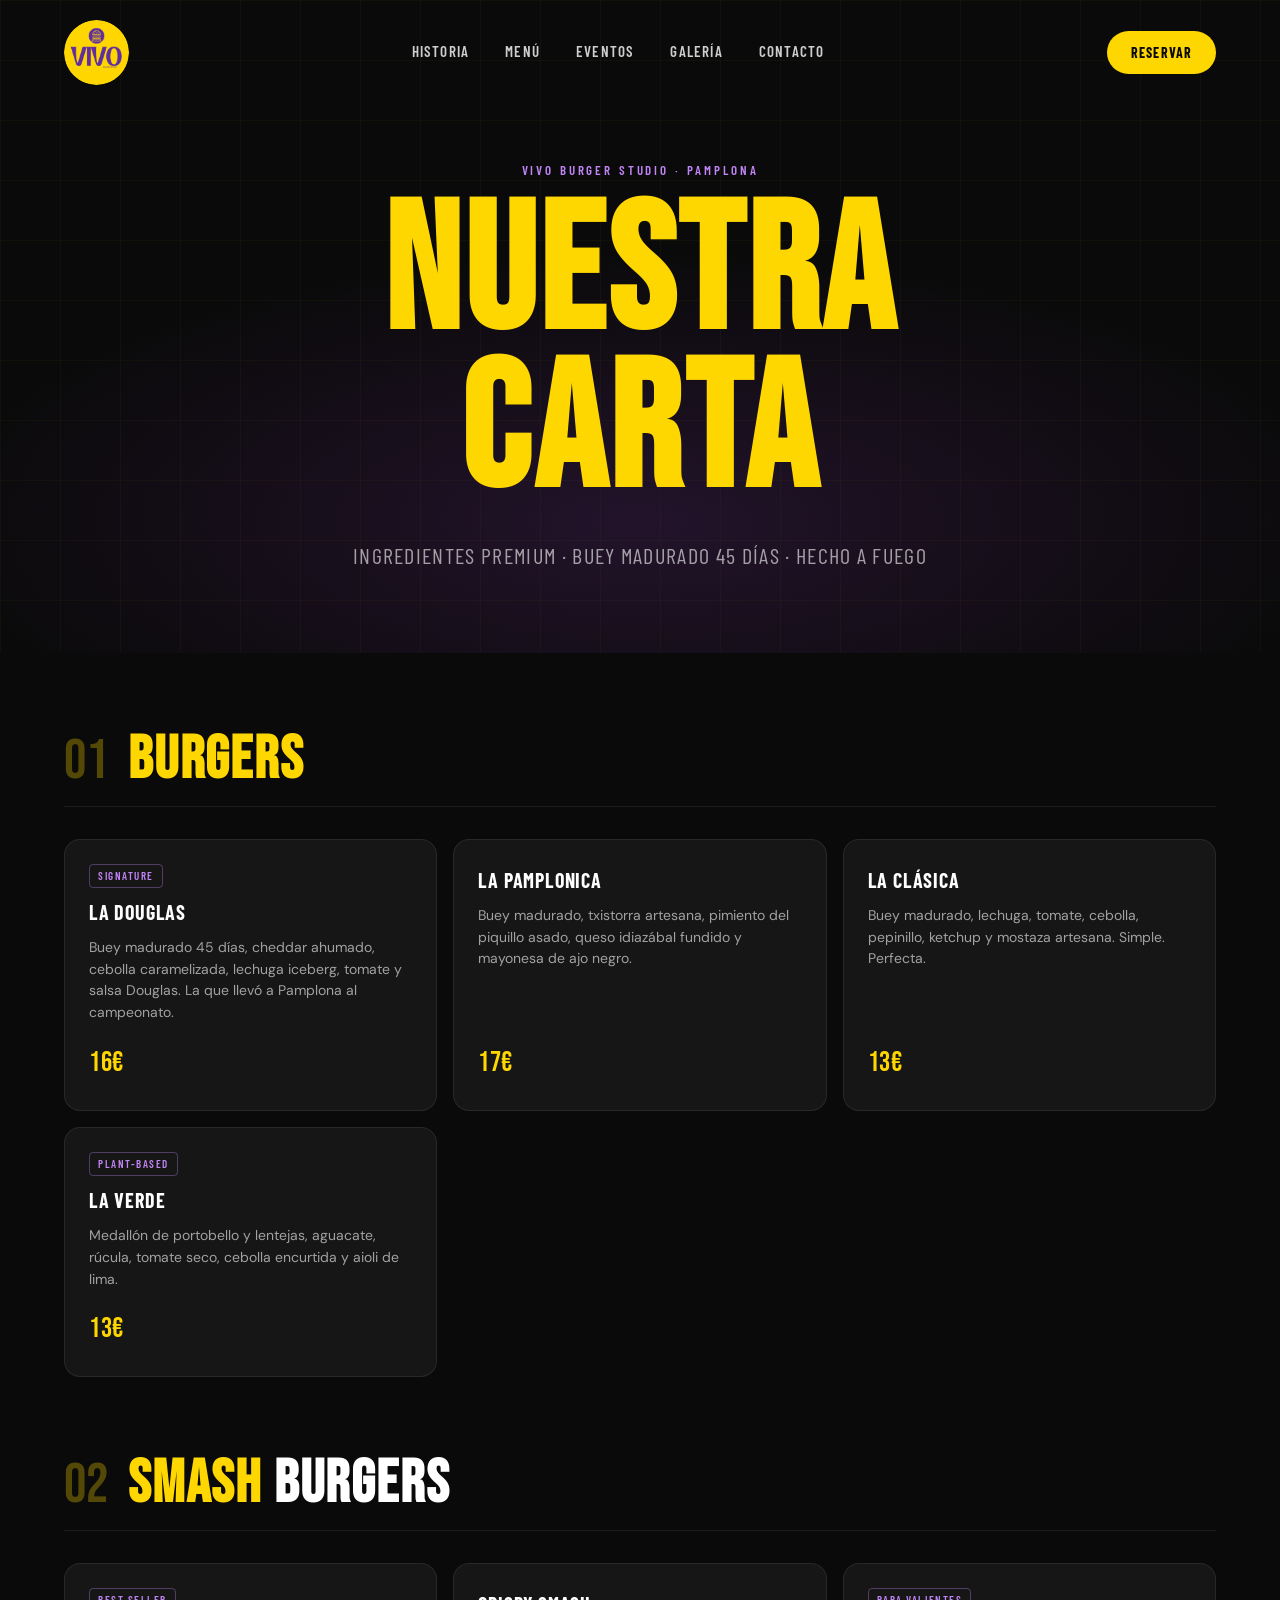
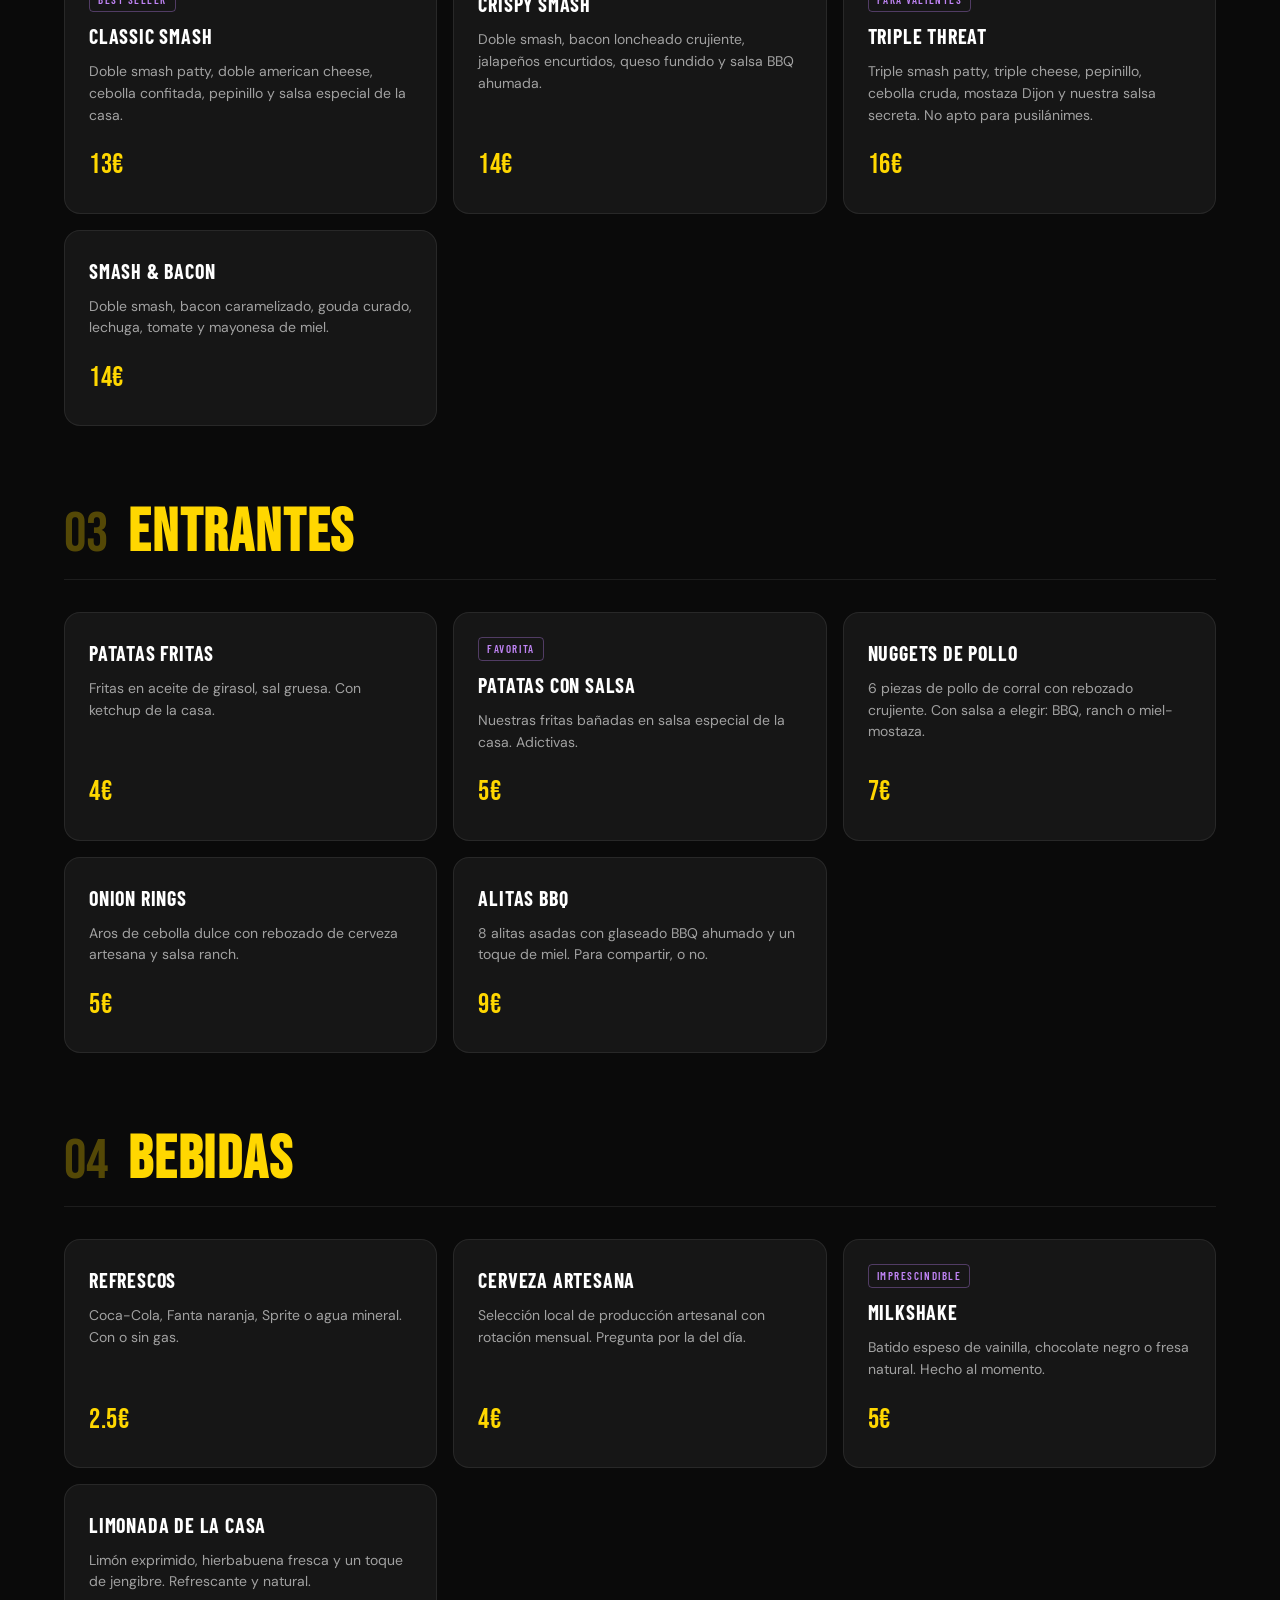
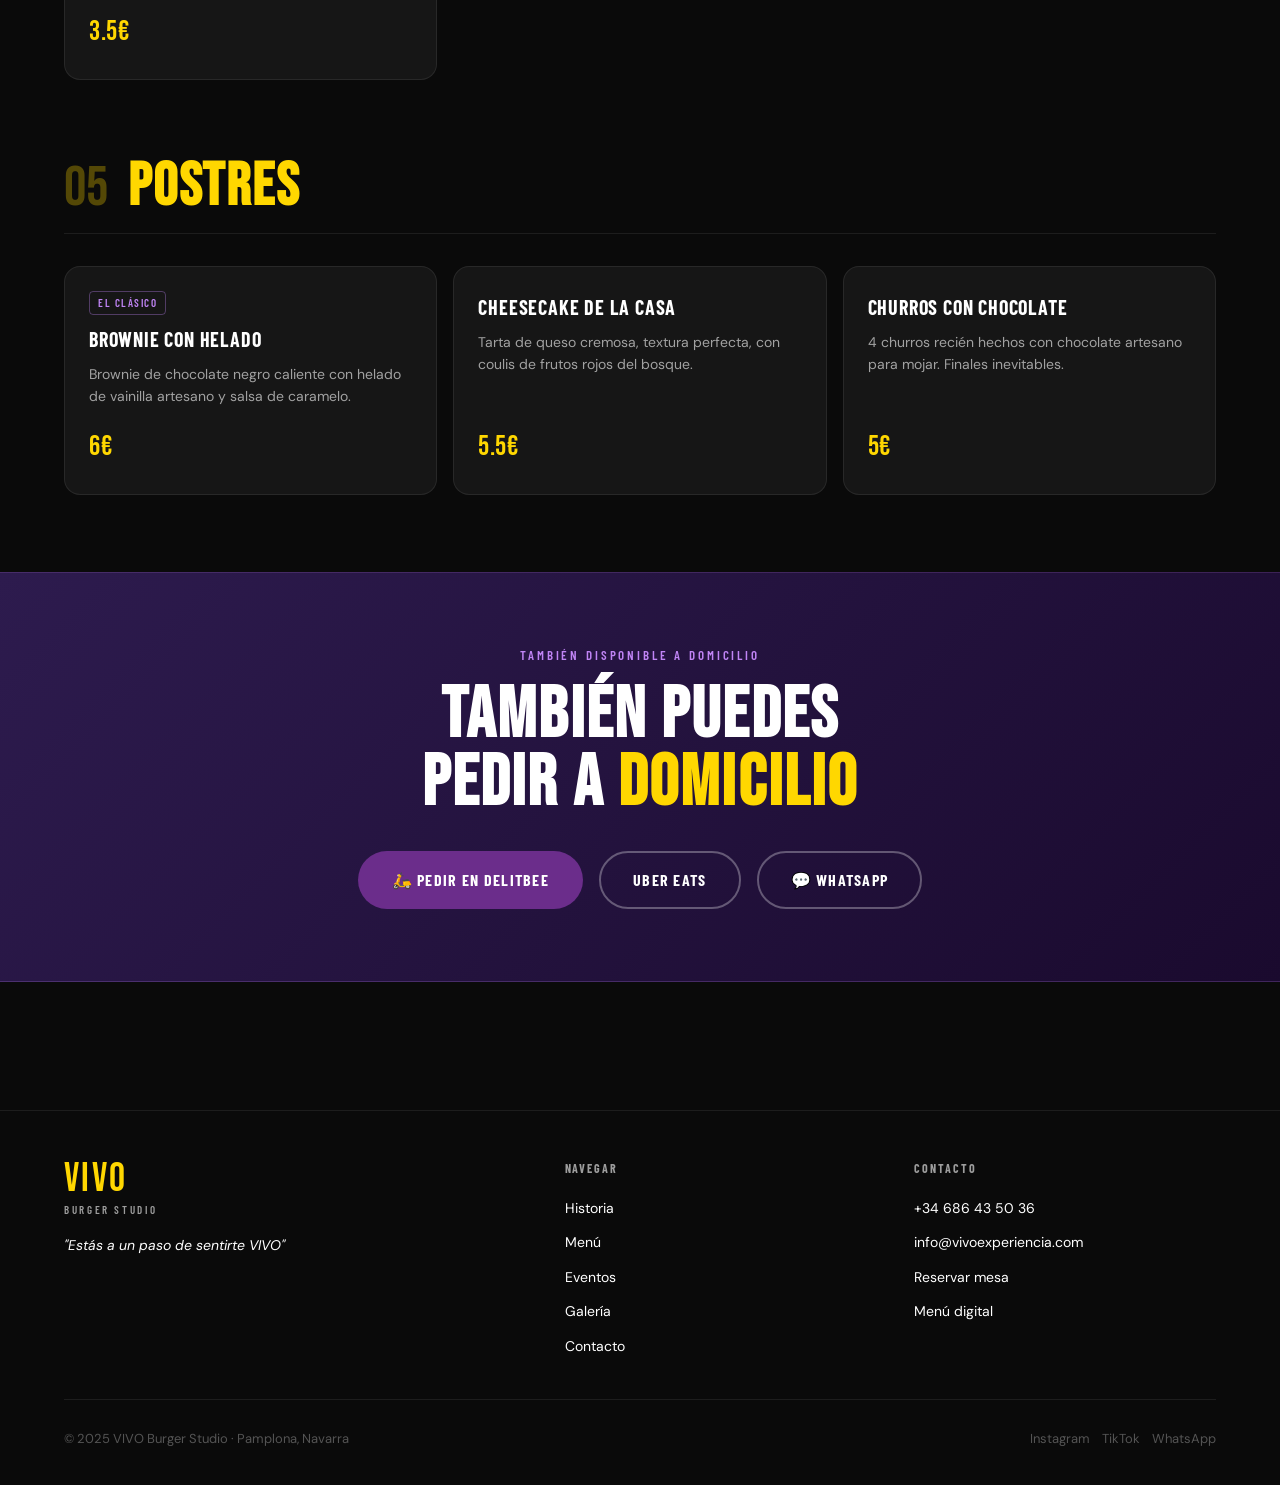
==== menu.html @ be73fbf1 "página menú + integración Delitbee" ====
<!DOCTYPE html>
<html lang="es">
<head>
  <meta charset="UTF-8">
  <meta name="viewport" content="width=device-width, initial-scale=1.0">
  <title>Nuestra Carta — VIVO Burger Studio · Pamplona</title>
  <meta name="description" content="La carta de VIVO Burger Studio. Burgers de buey madurado 45 días, smash burgers, entrantes, bebidas y postres. Pamplona.">
  <meta name="theme-color" content="#0a0a0a">

  <!-- Open Graph -->
  <meta property="og:title" content="Nuestra Carta — VIVO Burger Studio">
  <meta property="og:description" content="Burgers premium en Pamplona. Buey madurado 45 días, ingredientes de primera.">
  <meta property="og:type" content="website">

  <!-- Fonts -->
  <link rel="preconnect" href="https://fonts.googleapis.com">
  <link rel="preconnect" href="https://fonts.gstatic.com" crossorigin>
  <link href="https://fonts.googleapis.com/css2?family=Bebas+Neue&family=Barlow+Condensed:wght@400;600;700&family=DM+Sans:ital,wght@0,300;0,400;0,500;1,400&display=swap" rel="stylesheet">

  <link rel="stylesheet" href="assets/css/styles.css">
</head>
<body>

  <!-- ── Navigation ──────────────────────────── -->
  <nav class="nav" id="nav" role="navigation" aria-label="Navegación principal">
    <a href="index.html" class="nav-logo" aria-label="VIVO Burger Studio — Inicio">
      <img src="assets/images/photo_5938214834652515578_x.jpg" alt="VIVO Burger Studio" class="nav-logo-img">
    </a>

    <ul class="nav-links" role="list">
      <li><a href="index.html#historia">Historia</a></li>
      <li><a href="menu.html" aria-current="page">Menú</a></li>
      <li><a href="index.html#eventos">Eventos</a></li>
      <li><a href="index.html#galeria">Galería</a></li>
      <li><a href="index.html#contacto">Contacto</a></li>
    </ul>

    <a href="https://restaurante.covermanager.com/vivo-burger/" target="_blank" rel="noopener" class="btn btn-yellow nav-cta">
      Reservar
    </a>

    <button class="nav-hamburger" id="hamburger" aria-label="Abrir menú" aria-expanded="false" aria-controls="mobile-nav">
      <span></span>
      <span></span>
      <span></span>
    </button>
  </nav>

  <!-- Mobile Navigation -->
  <div class="nav-mobile" id="mobile-nav" role="dialog" aria-label="Menú móvil" aria-modal="true">
    <a href="index.html#historia" class="mobile-nav-link">Historia</a>
    <a href="menu.html" class="mobile-nav-link">Menú</a>
    <a href="index.html#eventos" class="mobile-nav-link">Eventos</a>
    <a href="index.html#galeria" class="mobile-nav-link">Galería</a>
    <a href="index.html#contacto" class="mobile-nav-link">Contacto</a>
    <a href="https://restaurante.covermanager.com/vivo-burger/" target="_blank" rel="noopener" class="btn btn-yellow" style="margin-top:16px;font-size:18px;padding:16px 48px;">
      Reservar
    </a>
  </div>

  <main>

    <!-- ── Mini Hero ─────────────────────────── -->
    <section class="menu-hero" aria-label="Nuestra carta">
      <div class="menu-hero-inner">
        <p class="menu-hero-label">VIVO Burger Studio · Pamplona</p>
        <h1 class="menu-hero-title">NUESTRA<br>CARTA</h1>
        <p class="menu-hero-sub">Ingredientes premium · Buey madurado 45 días · Hecho a fuego</p>
      </div>
    </section>

    <!-- ── Carta ──────────────────────────────── -->
    <section class="carta" aria-label="Carta completa">

      <!-- 01 · Burgers -->
      <div class="carta-category">
        <header class="category-header">
          <span class="category-number">01</span>
          <h2 class="category-name"><span>Burgers</span></h2>
        </header>
        <div class="dish-grid">

          <article class="dish-card">
            <span class="dish-badge">Signature</span>
            <p class="dish-name">La Douglas</p>
            <p class="dish-desc">Buey madurado 45 días, cheddar ahumado, cebolla caramelizada, lechuga iceberg, tomate y salsa Douglas. La que llevó a Pamplona al campeonato.</p>
            <p class="dish-price">16€</p>
          </article>

          <article class="dish-card">
            <p class="dish-name">La Pamplonica</p>
            <p class="dish-desc">Buey madurado, txistorra artesana, pimiento del piquillo asado, queso idiazábal fundido y mayonesa de ajo negro.</p>
            <p class="dish-price">17€</p>
          </article>

          <article class="dish-card">
            <p class="dish-name">La Clásica</p>
            <p class="dish-desc">Buey madurado, lechuga, tomate, cebolla, pepinillo, ketchup y mostaza artesana. Simple. Perfecta.</p>
            <p class="dish-price">13€</p>
          </article>

          <article class="dish-card">
            <span class="dish-badge">Plant-based</span>
            <p class="dish-name">La Verde</p>
            <p class="dish-desc">Medallón de portobello y lentejas, aguacate, rúcula, tomate seco, cebolla encurtida y aioli de lima.</p>
            <p class="dish-price">13€</p>
          </article>

        </div>
      </div>

      <!-- 02 · Smash Burgers -->
      <div class="carta-category">
        <header class="category-header">
          <span class="category-number">02</span>
          <h2 class="category-name"><span>Smash</span> Burgers</h2>
        </header>
        <div class="dish-grid">

          <article class="dish-card">
            <span class="dish-badge">Best seller</span>
            <p class="dish-name">Classic Smash</p>
            <p class="dish-desc">Doble smash patty, doble american cheese, cebolla confitada, pepinillo y salsa especial de la casa.</p>
            <p class="dish-price">13€</p>
          </article>

          <article class="dish-card">
            <p class="dish-name">Crispy Smash</p>
            <p class="dish-desc">Doble smash, bacon loncheado crujiente, jalapeños encurtidos, queso fundido y salsa BBQ ahumada.</p>
            <p class="dish-price">14€</p>
          </article>

          <article class="dish-card">
            <span class="dish-badge">Para valientes</span>
            <p class="dish-name">Triple Threat</p>
            <p class="dish-desc">Triple smash patty, triple cheese, pepinillo, cebolla cruda, mostaza Dijon y nuestra salsa secreta. No apto para pusilánimes.</p>
            <p class="dish-price">16€</p>
          </article>

          <article class="dish-card">
            <p class="dish-name">Smash & Bacon</p>
            <p class="dish-desc">Doble smash, bacon caramelizado, gouda curado, lechuga, tomate y mayonesa de miel.</p>
            <p class="dish-price">14€</p>
          </article>

        </div>
      </div>

      <!-- 03 · Entrantes -->
      <div class="carta-category">
        <header class="category-header">
          <span class="category-number">03</span>
          <h2 class="category-name"><span>Entrantes</span></h2>
        </header>
        <div class="dish-grid">

          <article class="dish-card">
            <p class="dish-name">Patatas Fritas</p>
            <p class="dish-desc">Fritas en aceite de girasol, sal gruesa. Con ketchup de la casa.</p>
            <p class="dish-price">4€</p>
          </article>

          <article class="dish-card">
            <span class="dish-badge">Favorita</span>
            <p class="dish-name">Patatas con Salsa</p>
            <p class="dish-desc">Nuestras fritas bañadas en salsa especial de la casa. Adictivas.</p>
            <p class="dish-price">5€</p>
          </article>

          <article class="dish-card">
            <p class="dish-name">Nuggets de Pollo</p>
            <p class="dish-desc">6 piezas de pollo de corral con rebozado crujiente. Con salsa a elegir: BBQ, ranch o miel-mostaza.</p>
            <p class="dish-price">7€</p>
          </article>

          <article class="dish-card">
            <p class="dish-name">Onion Rings</p>
            <p class="dish-desc">Aros de cebolla dulce con rebozado de cerveza artesana y salsa ranch.</p>
            <p class="dish-price">5€</p>
          </article>

          <article class="dish-card">
            <p class="dish-name">Alitas BBQ</p>
            <p class="dish-desc">8 alitas asadas con glaseado BBQ ahumado y un toque de miel. Para compartir, o no.</p>
            <p class="dish-price">9€</p>
          </article>

        </div>
      </div>

      <!-- 04 · Bebidas -->
      <div class="carta-category">
        <header class="category-header">
          <span class="category-number">04</span>
          <h2 class="category-name"><span>Bebidas</span></h2>
        </header>
        <div class="dish-grid">

          <article class="dish-card">
            <p class="dish-name">Refrescos</p>
            <p class="dish-desc">Coca-Cola, Fanta naranja, Sprite o agua mineral. Con o sin gas.</p>
            <p class="dish-price">2.5€</p>
          </article>

          <article class="dish-card">
            <p class="dish-name">Cerveza Artesana</p>
            <p class="dish-desc">Selección local de producción artesanal con rotación mensual. Pregunta por la del día.</p>
            <p class="dish-price">4€</p>
          </article>

          <article class="dish-card">
            <span class="dish-badge">Imprescindible</span>
            <p class="dish-name">Milkshake</p>
            <p class="dish-desc">Batido espeso de vainilla, chocolate negro o fresa natural. Hecho al momento.</p>
            <p class="dish-price">5€</p>
          </article>

          <article class="dish-card">
            <p class="dish-name">Limonada de la Casa</p>
            <p class="dish-desc">Limón exprimido, hierbabuena fresca y un toque de jengibre. Refrescante y natural.</p>
            <p class="dish-price">3.5€</p>
          </article>

        </div>
      </div>

      <!-- 05 · Postres -->
      <div class="carta-category">
        <header class="category-header">
          <span class="category-number">05</span>
          <h2 class="category-name"><span>Postres</span></h2>
        </header>
        <div class="dish-grid">

          <article class="dish-card">
            <span class="dish-badge">El clásico</span>
            <p class="dish-name">Brownie con Helado</p>
            <p class="dish-desc">Brownie de chocolate negro caliente con helado de vainilla artesano y salsa de caramelo.</p>
            <p class="dish-price">6€</p>
          </article>

          <article class="dish-card">
            <p class="dish-name">Cheesecake de la Casa</p>
            <p class="dish-desc">Tarta de queso cremosa, textura perfecta, con coulis de frutos rojos del bosque.</p>
            <p class="dish-price">5.5€</p>
          </article>

          <article class="dish-card">
            <p class="dish-name">Churros con Chocolate</p>
            <p class="dish-desc">4 churros recién hechos con chocolate artesano para mojar. Finales inevitables.</p>
            <p class="dish-price">5€</p>
          </article>

        </div>
      </div>

      <!-- Banner Delivery -->
      <div class="delivery-banner">
        <p class="delivery-banner-label">También disponible a domicilio</p>
        <h2 class="delivery-banner-title">TAMBIÉN PUEDES<br>PEDIR A <span>DOMICILIO</span></h2>
        <div class="delivery-banner-actions">
          <!-- SUSTITUIR por enlace de Delitbee cuando esté disponible -->
          <a href="#" target="_blank" rel="noopener" class="btn btn-purple">
            🛵 Pedir en Delitbee
          </a>
          <a href="https://www.ubereats.com/es/store/vivo-burger/3-VKvA9oWkqchiAltjQ9Mw"
             target="_blank" rel="noopener" class="btn btn-outline">
            Uber Eats
          </a>
          <a href="https://wa.me/34686435036?text=Hola!%20Quiero%20hacer%20un%20pedido%20de%20VIVO%20Burger"
             target="_blank" rel="noopener" class="btn btn-outline">
            💬 WhatsApp
          </a>
        </div>
      </div>

    </section>

  </main>

  <!-- ── Footer ─────────────────────────────── -->
  <footer class="footer" role="contentinfo">
    <div class="footer-inner">
      <div class="footer-brand">
        <div class="vivo">VIVO</div>
        <div class="burger-studio">Burger Studio</div>
        <p class="footer-tagline">"Estás a un paso de sentirte VIVO"</p>
      </div>

      <div>
        <p class="footer-col-title">Navegar</p>
        <ul class="footer-links" role="list">
          <li><a href="index.html#historia">Historia</a></li>
          <li><a href="menu.html">Menú</a></li>
          <li><a href="index.html#eventos">Eventos</a></li>
          <li><a href="index.html#galeria">Galería</a></li>
          <li><a href="index.html#contacto">Contacto</a></li>
        </ul>
      </div>

      <div>
        <p class="footer-col-title">Contacto</p>
        <ul class="footer-links" role="list">
          <li><a href="tel:+34686435036">+34 686 43 50 36</a></li>
          <li><a href="mailto:info@vivoexperiencia.com">info@vivoexperiencia.com</a></li>
          <li><a href="https://restaurante.covermanager.com/vivo-burger/" target="_blank" rel="noopener">Reservar mesa</a></li>
          <li><a href="https://r.qamarero.com/vivo-burger" target="_blank" rel="noopener">Menú digital</a></li>
        </ul>
      </div>
    </div>

    <div class="footer-bottom">
      <p class="footer-copy">© 2025 VIVO Burger Studio · Pamplona, Navarra</p>
      <div class="footer-bottom-socials">
        <a href="https://www.instagram.com/vivoburger/" target="_blank" rel="noopener" aria-label="Instagram">Instagram</a>
        <a href="https://www.tiktok.com/@vivo.burger" target="_blank" rel="noopener" aria-label="TikTok">TikTok</a>
        <a href="https://wa.me/34686435036" target="_blank" rel="noopener" aria-label="WhatsApp">WhatsApp</a>
      </div>
    </div>
  </footer>

  <script src="assets/js/main.js" defer></script>
</body>
</html>
---- assets/css/styles.css ----
/* ================================================
   VIVO BURGER STUDIO — Stylesheet
   Design: Dark/Yellow/Purple — Premium Street Food
================================================ */

/* ── Design Tokens ─────────────────────────────── */
:root {
  /* Colors */
  --yellow:       #FFD700;
  --yellow-dark:  #E6C200;
  --yellow-dim:   rgba(255, 215, 0, 0.10);
  --yellow-glow:  rgba(255, 215, 0, 0.22);
  --yellow-glow2: rgba(255, 215, 0, 0.08);
  --purple:       #6B21A8;
  --purple-light: #9333EA;
  --purple-dark:  #4A1775;
  --purple-dim:   rgba(107, 33, 168, 0.20);
  --black:        #0a0a0a;
  --black-1:      #0f0f0f;
  --black-2:      #161616;
  --black-3:      #1e1e1e;
  --black-4:      #252525;
  --white:        #FFFFFF;
  --white-80:     rgba(255, 255, 255, 0.80);
  --white-60:     rgba(255, 255, 255, 0.60);
  --white-30:     rgba(255, 255, 255, 0.30);
  --white-10:     rgba(255, 255, 255, 0.08);

  /* Typography */
  --font-display:   'Bebas Neue', sans-serif;
  --font-condensed: 'Barlow Condensed', sans-serif;
  --font-body:      'DM Sans', sans-serif;

  /* Layout */
  --max-width:          1280px;
  --container-px:       clamp(20px, 5vw, 80px);
  --section-py:         clamp(80px, 10vw, 130px);

  /* Easing (Emil Design Engineering) */
  --ease-out:     cubic-bezier(0.23, 1, 0.32, 1);
  --ease-in-out:  cubic-bezier(0.77, 0, 0.175, 1);

  /* Radii */
  --r-sm:  4px;
  --r-md:  8px;
  --r-lg:  16px;
  --r-xl:  24px;
  --r-pill: 100px;
}

/* ── Reset & Base ───────────────────────────────── */
*, *::before, *::after { box-sizing: border-box; margin: 0; padding: 0; }

html {
  scroll-behavior: smooth;
  font-size: 16px;
  -webkit-text-size-adjust: 100%;
}

body {
  background: var(--black);
  color: var(--white);
  font-family: var(--font-body);
  font-weight: 400;
  line-height: 1.65;
  overflow-x: hidden;
  -webkit-font-smoothing: antialiased;
}

img {
  display: block;
  max-width: 100%;
  height: auto;
}

a {
  color: inherit;
  text-decoration: none;
}

ul { list-style: none; }

button {
  cursor: pointer;
  border: none;
  background: none;
  font: inherit;
}

/* ── Utility ─────────────────────────────────── */
.container {
  max-width: var(--max-width);
  margin: 0 auto;
  padding: 0 var(--container-px);
}

.section-label {
  display: inline-flex;
  align-items: center;
  gap: 10px;
  font-family: var(--font-condensed);
  font-weight: 600;
  font-size: 13px;
  letter-spacing: 0.14em;
  text-transform: uppercase;
  color: var(--yellow);
  margin-bottom: 18px;
}

.section-label::before {
  content: '';
  width: 28px;
  height: 2px;
  background: var(--yellow);
  flex-shrink: 0;
}

.section-title {
  font-family: var(--font-display);
  font-size: clamp(50px, 7vw, 90px);
  line-height: 0.95;
  letter-spacing: 0.01em;
  text-transform: uppercase;
  color: var(--white);
}

.section-title span {
  color: var(--yellow);
}

.section-desc {
  font-family: var(--font-body);
  font-size: clamp(16px, 1.8vw, 18px);
  color: var(--white-60);
  line-height: 1.7;
  max-width: 560px;
}

/* ── Scroll Reveal Animations ────────────────── */
.reveal {
  opacity: 0;
  transform: translateY(28px);
  transition: opacity 650ms var(--ease-out), transform 650ms var(--ease-out);
}

.reveal.visible {
  opacity: 1;
  transform: translateY(0);
}

.reveal-left {
  opacity: 0;
  transform: translateX(-30px);
  transition: opacity 650ms var(--ease-out), transform 650ms var(--ease-out);
}

.reveal-left.visible {
  opacity: 1;
  transform: translateX(0);
}

.reveal-right {
  opacity: 0;
  transform: translateX(30px);
  transition: opacity 650ms var(--ease-out), transform 650ms var(--ease-out);
}

.reveal-right.visible {
  opacity: 1;
  transform: translateX(0);
}

.reveal-delay-1 { transition-delay: 80ms; }
.reveal-delay-2 { transition-delay: 160ms; }
.reveal-delay-3 { transition-delay: 240ms; }
.reveal-delay-4 { transition-delay: 320ms; }
.reveal-delay-5 { transition-delay: 400ms; }

@media (prefers-reduced-motion: reduce) {
  .reveal, .reveal-left, .reveal-right {
    transition: opacity 400ms ease;
    transform: none !important;
  }
}

/* ── Buttons ─────────────────────────────────── */
.btn {
  display: inline-flex;
  align-items: center;
  justify-content: center;
  gap: 8px;
  font-family: var(--font-condensed);
  font-weight: 700;
  font-size: 16px;
  letter-spacing: 0.08em;
  text-transform: uppercase;
  padding: 14px 32px;
  border-radius: var(--r-pill);
  cursor: pointer;
  transition: transform 200ms var(--ease-out), box-shadow 200ms var(--ease-out), background 200ms ease;
}

.btn:active {
  transform: scale(0.97);
}

.btn-yellow {
  background: var(--yellow);
  color: var(--black);
}

@media (hover: hover) and (pointer: fine) {
  .btn-yellow:hover {
    background: var(--yellow-dark);
    box-shadow: 0 8px 32px var(--yellow-glow);
    transform: translateY(-2px);
  }
}

.btn-outline {
  background: transparent;
  color: var(--white);
  border: 2px solid var(--white-30);
}

.hero-ctas .btn-outline {
  color: #c084f5;
  border-color: #c084f5;
}

@media (hover: hover) and (pointer: fine) {
  .btn-outline:hover {
    border-color: var(--yellow);
    color: var(--yellow);
    transform: translateY(-2px);
  }
}

.btn-purple {
  background: var(--purple);
  color: var(--white);
}

@media (hover: hover) and (pointer: fine) {
  .btn-purple:hover {
    background: var(--purple-light);
    box-shadow: 0 8px 32px var(--purple-dim);
    transform: translateY(-2px);
  }
}

.btn-dark {
  background: var(--black-3);
  color: var(--white);
  border: 1px solid var(--white-10);
}

@media (hover: hover) and (pointer: fine) {
  .btn-dark:hover {
    background: var(--black-4);
    border-color: var(--yellow);
    color: var(--yellow);
    transform: translateY(-2px);
  }
}

/* ── Navigation ──────────────────────────────── */
.nav {
  position: fixed;
  top: 0;
  left: 0;
  right: 0;
  z-index: 100;
  padding: 20px var(--container-px);
  display: flex;
  align-items: center;
  justify-content: space-between;
  transition: background 300ms ease, backdrop-filter 300ms ease, padding 300ms ease, box-shadow 300ms ease;
}

.nav.scrolled {
  background: rgba(10, 10, 10, 0.92);
  backdrop-filter: blur(20px);
  -webkit-backdrop-filter: blur(20px);
  padding-top: 14px;
  padding-bottom: 14px;
  box-shadow: 0 1px 0 var(--white-10);
}

.nav-logo {
  display: flex;
  align-items: center;
}

.nav-logo-img {
  height: 65px;
  width: auto;
  object-fit: contain;
  display: block;
  border-radius: 50%;
}

.nav-links {
  display: flex;
  align-items: center;
  gap: 36px;
}

.nav-links a {
  font-family: var(--font-condensed);
  font-weight: 600;
  font-size: 15px;
  letter-spacing: 0.08em;
  text-transform: uppercase;
  color: var(--white-80);
  transition: color 200ms ease;
  position: relative;
}

.nav-links a::after {
  content: '';
  position: absolute;
  bottom: -3px;
  left: 0;
  width: 0;
  height: 2px;
  background: var(--yellow);
  transition: width 250ms var(--ease-out);
}

@media (hover: hover) and (pointer: fine) {
  .nav-links a:hover {
    color: var(--yellow);
  }
  .nav-links a:hover::after {
    width: 100%;
  }
}

.nav-cta {
  padding: 10px 24px;
  font-size: 14px;
}

/* Hamburger */
.nav-hamburger {
  display: none;
  flex-direction: column;
  gap: 5px;
  padding: 8px;
  cursor: pointer;
  background: none;
  border: none;
  z-index: 101;
}

.nav-hamburger span {
  display: block;
  width: 24px;
  height: 2px;
  background: var(--white);
  transition: transform 300ms var(--ease-out), opacity 200ms ease, width 300ms var(--ease-out);
  transform-origin: center;
}

.nav-hamburger.active span:nth-child(1) {
  transform: translateY(7px) rotate(45deg);
}
.nav-hamburger.active span:nth-child(2) {
  opacity: 0;
  width: 0;
}
.nav-hamburger.active span:nth-child(3) {
  transform: translateY(-7px) rotate(-45deg);
}

/* Mobile menu overlay */
.nav-mobile {
  position: fixed;
  inset: 0;
  background: var(--black);
  z-index: 99;
  display: flex;
  flex-direction: column;
  align-items: center;
  justify-content: center;
  gap: 40px;
  opacity: 0;
  pointer-events: none;
  transform: translateY(-20px);
  transition: opacity 350ms var(--ease-out), transform 350ms var(--ease-out);
}

.nav-mobile.open {
  opacity: 1;
  pointer-events: all;
  transform: translateY(0);
}

.nav-mobile a {
  font-family: var(--font-display);
  font-size: clamp(36px, 8vw, 56px);
  color: var(--white);
  letter-spacing: 0.05em;
  transition: color 200ms ease;
}

@media (hover: hover) and (pointer: fine) {
  .nav-mobile a:hover {
    color: var(--yellow);
  }
}

/* ── Hero Section ───────────────────────────── */
.hero {
  position: relative;
  min-height: 100vh;
  display: flex;
  align-items: center;
  justify-content: center;
  background: var(--black);
  overflow: hidden;
}

/* Diagonal grid background */
.hero::before {
  content: '';
  position: absolute;
  inset: 0;
  background-image:
    linear-gradient(rgba(255,215,0,0.03) 1px, transparent 1px),
    linear-gradient(90deg, rgba(255,215,0,0.03) 1px, transparent 1px);
  background-size: 60px 60px;
  transform: rotate(-5deg) scale(1.2);
  pointer-events: none;
}

/* Purple radial glow */
.hero::after {
  content: '';
  position: absolute;
  inset: 0;
  background: radial-gradient(ellipse 70% 60% at 50% 60%, rgba(107,33,168,0.15) 0%, transparent 70%);
  pointer-events: none;
}

.hero-bg-text {
  position: absolute;
  top: 50%;
  left: 50%;
  transform: translate(-50%, -50%);
  font-family: var(--font-display);
  font-size: clamp(200px, 35vw, 500px);
  color: rgba(255, 215, 0, 0.035);
  letter-spacing: -0.02em;
  white-space: nowrap;
  pointer-events: none;
  user-select: none;
  line-height: 1;
}

.hero-content {
  position: relative;
  z-index: 2;
  text-align: center;
  padding: 120px var(--container-px) 80px;
  display: flex;
  flex-direction: column;
  align-items: center;
  gap: 0;
}

.hero-badge {
  display: inline-flex;
  align-items: center;
  gap: 8px;
  background: var(--yellow-dim);
  border: 1px solid rgba(255,215,0,0.25);
  border-radius: var(--r-pill);
  padding: 6px 18px;
  font-family: var(--font-condensed);
  font-weight: 600;
  font-size: 12px;
  letter-spacing: 0.14em;
  text-transform: uppercase;
  color: var(--yellow);
  margin-bottom: 28px;

  opacity: 0;
  transform: translateY(12px) scale(0.97);
}

.hero-badge::before {
  content: '';
  width: 6px;
  height: 6px;
  background: var(--yellow);
  border-radius: 50%;
  animation: pulse 2s ease-in-out infinite;
}

@keyframes pulse {
  0%, 100% { opacity: 1; transform: scale(1); }
  50% { opacity: 0.4; transform: scale(0.8); }
}

.hero-logo-text {
  display: flex;
  flex-direction: column;
  align-items: center;
  line-height: 1;
  margin-bottom: 24px;
}

.hero-logo-text .vivo {
  font-family: var(--font-display);
  font-size: clamp(90px, 18vw, 220px);
  color: var(--yellow);
  letter-spacing: 0.04em;
  line-height: 0.9;
  text-shadow: 0 0 80px rgba(255,215,0,0.25);
  opacity: 0;
}

.hero-logo-text .burger-studio {
  font-family: var(--font-condensed);
  font-weight: 700;
  font-size: clamp(16px, 3vw, 32px);
  letter-spacing: 0.38em;
  text-transform: uppercase;
  color: #c084f5;
  margin-top: 4px;
  opacity: 0;
}

.hero-tagline {
  font-family: var(--font-body);
  font-size: clamp(17px, 2.2vw, 22px);
  color: #c084f5;
  letter-spacing: 0.01em;
  margin-bottom: 40px;
  font-style: italic;

  opacity: 0;
}

.hero-tagline em {
  color: var(--yellow);
  font-style: italic;
}

.hero-ctas {
  display: flex;
  align-items: center;
  gap: 16px;
  flex-wrap: wrap;
  justify-content: center;

  opacity: 0;
  transform: translateY(20px);
}

@keyframes heroEntry {
  to {
    opacity: 1;
    transform: translateY(0) scale(1);
  }
}

@keyframes heroLogoEntry {
  from { opacity: 0; transform: scale(0.6); }
  to   { opacity: 1; transform: scale(1); }
}

@keyframes vivoDrop {
  0%   { opacity: 0; transform: translateY(-120px); }
  55%  { opacity: 1; transform: translateY(10px); }
  70%  { transform: translateY(-5px); }
  85%  { transform: translateY(3px); }
  100% { opacity: 1; transform: translateY(0); }
}

@keyframes heroFadeIn {
  from { opacity: 0; }
  to   { opacity: 1; }
}

@keyframes heroSlideUp {
  from { opacity: 0; transform: translateY(20px); }
  to   { opacity: 1; transform: translateY(0); }
}

/* Animations only fire once fonts are confirmed loaded */
.hero.fonts-loaded .hero-badge {
  animation: heroEntry 700ms var(--ease-out) 100ms forwards;
}
.hero.fonts-loaded .hero-logo-text .vivo {
  animation: vivoDrop 0.7s linear 200ms forwards;
}
.hero.fonts-loaded .hero-logo-text .burger-studio {
  animation: vivoDrop 0.7s linear 400ms forwards;
}
.hero.fonts-loaded .hero-tagline {
  animation: heroFadeIn 700ms ease-out 500ms forwards;
}
.hero.fonts-loaded .hero-ctas {
  animation: heroSlideUp 700ms ease-out 700ms forwards;
}
.hero.fonts-loaded .hero-scroll {
  animation: heroEntry 700ms var(--ease-out) 900ms forwards;
}

.hero-cta-primary {
  font-size: 17px;
  padding: 16px 40px;
  box-shadow: 0 4px 30px var(--yellow-glow);
}

.hero-scroll {
  position: absolute;
  bottom: 36px;
  left: 50%;
  transform: translateX(-50%);
  display: flex;
  flex-direction: column;
  align-items: center;
  gap: 8px;
  opacity: 0;
}

.hero-scroll span {
  font-family: var(--font-condensed);
  font-size: 11px;
  letter-spacing: 0.18em;
  text-transform: uppercase;
  color: var(--white-30);
}

.hero-scroll-arrow {
  width: 1px;
  height: 40px;
  background: linear-gradient(to bottom, var(--white-30), transparent);
  position: relative;
  overflow: hidden;
}

.hero-scroll-arrow::after {
  content: '';
  position: absolute;
  top: -100%;
  left: 0;
  width: 100%;
  height: 100%;
  background: var(--yellow);
  animation: scrollLine 1.8s ease-in-out infinite;
}

@keyframes scrollLine {
  0% { top: -100%; }
  100% { top: 200%; }
}

/* ── Story Section ──────────────────────────── */
.story {
  padding: var(--section-py) 0;
  background: var(--black-1);
  overflow: hidden;
}

.story-inner {
  display: grid;
  grid-template-columns: 1fr 1fr;
  gap: clamp(40px, 6vw, 100px);
  align-items: center;
}

.story-text {
  padding-left: var(--container-px);
}

.story-body {
  font-size: clamp(16px, 1.6vw, 18px);
  color: var(--white-60);
  line-height: 1.75;
  margin: 24px 0 36px;
}

.story-callout {
  background: var(--yellow-dim);
  border-left: 3px solid var(--yellow);
  border-radius: 0 var(--r-md) var(--r-md) 0;
  padding: 24px 28px;
  margin: 32px 0;
}

.story-callout .callout-title {
  font-family: var(--font-condensed);
  font-weight: 700;
  font-size: 13px;
  letter-spacing: 0.14em;
  text-transform: uppercase;
  color: var(--yellow);
  margin-bottom: 8px;
}

.story-callout p {
  font-size: 15px;
  color: var(--white-80);
  line-height: 1.6;
}

.story-founders {
  display: flex;
  gap: 24px;
  flex-wrap: wrap;
  margin-top: 36px;
}

.founder-card {
  display: flex;
  align-items: center;
  gap: 12px;
  background: var(--black-2);
  border: 1px solid var(--white-10);
  border-radius: var(--r-md);
  padding: 14px 18px;
  transition: border-color 250ms ease;
}

@media (hover: hover) and (pointer: fine) {
  .founder-card:hover {
    border-color: var(--yellow);
  }
}

.founder-avatar {
  width: 40px;
  height: 40px;
  background: linear-gradient(135deg, var(--purple), var(--purple-light));
  border-radius: 50%;
  display: flex;
  align-items: center;
  justify-content: center;
  font-family: var(--font-condensed);
  font-weight: 700;
  font-size: 14px;
  color: var(--white);
  flex-shrink: 0;
}

.founder-info .name {
  font-family: var(--font-condensed);
  font-weight: 700;
  font-size: 15px;
  color: var(--white);
  line-height: 1.2;
}

.founder-info .handle {
  font-size: 13px;
  color: var(--white-60);
}

.story-image-wrap {
  position: relative;
  padding-right: var(--container-px);
}

.story-image-wrap img {
  width: 100%;
  height: clamp(400px, 55vw, 680px);
  object-fit: cover;
  border-radius: var(--r-lg);
  display: block;
}

.story-image-badge {
  position: absolute;
  bottom: 30px;
  left: 0;
  background: var(--yellow);
  color: var(--black);
  border-radius: 0 var(--r-md) var(--r-md) 0;
  padding: 16px 24px;
}

.story-image-badge .badge-big {
  font-family: var(--font-display);
  font-size: 42px;
  line-height: 1;
  color: var(--black);
}

.story-image-badge .badge-small {
  font-family: var(--font-condensed);
  font-weight: 700;
  font-size: 11px;
  letter-spacing: 0.12em;
  text-transform: uppercase;
  color: rgba(0,0,0,0.65);
}

.story-stats {
  display: flex;
  gap: 0;
  margin-top: clamp(40px, 6vw, 80px);
  border-top: 1px solid var(--white-10);
  padding-top: 40px;
}

.story-stats .stat {
  flex: 1;
  text-align: center;
  padding: 0 20px;
  border-right: 1px solid var(--white-10);
}

.story-stats .stat:last-child {
  border-right: none;
}

.stat-number {
  font-family: var(--font-display);
  font-size: clamp(36px, 5vw, 56px);
  color: var(--yellow);
  line-height: 1;
  display: block;
}

.stat-label {
  font-family: var(--font-condensed);
  font-size: 12px;
  letter-spacing: 0.12em;
  text-transform: uppercase;
  color: var(--white-60);
  margin-top: 6px;
  display: block;
}

/* ── Menu Section ───────────────────────────── */
.menu {
  padding: var(--section-py) 0;
  background: var(--black);
}

.menu-header {
  text-align: center;
  margin-bottom: clamp(40px, 5vw, 64px);
}

.menu-header .section-label {
  justify-content: center;
}

.menu-header .section-label::before {
  display: none;
}

/* Tab system */
.menu-tabs {
  display: flex;
  align-items: center;
  justify-content: center;
  gap: 4px;
  background: var(--black-2);
  border: 1px solid var(--white-10);
  border-radius: var(--r-pill);
  padding: 5px;
  width: fit-content;
  margin: 32px auto 56px;
  position: relative;
}

.menu-tab-btn {
  font-family: var(--font-condensed);
  font-weight: 700;
  font-size: 15px;
  letter-spacing: 0.06em;
  text-transform: uppercase;
  color: var(--white-60);
  padding: 10px 28px;
  border-radius: var(--r-pill);
  cursor: pointer;
  background: none;
  border: none;
  transition: color 250ms ease;
  position: relative;
  z-index: 1;
  white-space: nowrap;
}

.menu-tab-btn.active {
  color: var(--black);
}

.menu-tab-indicator {
  position: absolute;
  top: 5px;
  left: 5px;
  height: calc(100% - 10px);
  background: var(--yellow);
  border-radius: var(--r-pill);
  transition: left 280ms var(--ease-out), width 280ms var(--ease-out);
  z-index: 0;
}

/* Menu panels */
.menu-panels {
  position: relative;
}

.menu-panel {
  display: none;
}

.menu-panel.active {
  display: block;
}

.menu-grid {
  display: grid;
  grid-template-columns: repeat(auto-fill, minmax(300px, 1fr));
  gap: 20px;
}

/* Menu item card */
.menu-card {
  background: var(--black-2);
  border: 1px solid var(--white-10);
  border-radius: var(--r-lg);
  padding: 24px;
  transition:
    border-color 250ms ease,
    box-shadow 300ms var(--ease-out),
    transform 300ms var(--ease-out);
  cursor: default;
}

@media (hover: hover) and (pointer: fine) {
  .menu-card:hover {
    border-color: rgba(255,215,0,0.4);
    box-shadow: 0 8px 40px var(--yellow-glow2), inset 0 0 0 1px rgba(255,215,0,0.1);
    transform: translateY(-3px);
  }
}

.menu-card-top {
  display: flex;
  justify-content: space-between;
  align-items: flex-start;
  gap: 12px;
  margin-bottom: 10px;
}

.menu-card-name {
  font-family: var(--font-condensed);
  font-weight: 700;
  font-size: clamp(18px, 2vw, 22px);
  color: var(--white);
  line-height: 1.2;
  flex: 1;
}

.menu-card-price {
  font-family: var(--font-condensed);
  font-weight: 700;
  font-size: 22px;
  color: var(--yellow);
  white-space: nowrap;
  flex-shrink: 0;
}

.menu-card-desc {
  font-size: 14px;
  color: var(--white-60);
  line-height: 1.55;
}

.menu-card-badge {
  display: inline-flex;
  align-items: center;
  gap: 4px;
  margin-top: 14px;
  font-family: var(--font-condensed);
  font-size: 11px;
  font-weight: 600;
  letter-spacing: 0.12em;
  text-transform: uppercase;
  padding: 4px 10px;
  border-radius: var(--r-pill);
}

.badge-limited {
  background: rgba(107,33,168,0.25);
  color: var(--purple-light);
  border: 1px solid rgba(107,33,168,0.4);
}

.badge-popular {
  background: var(--yellow-dim);
  color: var(--yellow);
  border: 1px solid rgba(255,215,0,0.3);
}

.badge-new {
  background: rgba(34, 197, 94, 0.15);
  color: #4ade80;
  border: 1px solid rgba(34, 197, 94, 0.3);
}

/* ── Delivery Section ───────────────────────── */
.delivery {
  padding: var(--section-py) var(--container-px);
  background: var(--yellow);
  position: relative;
  overflow: hidden;
}

.delivery::before {
  content: '';
  position: absolute;
  top: -60px;
  left: 0;
  right: 0;
  height: 80px;
  background: var(--black);
  clip-path: polygon(0 0, 100% 0, 100% 40%, 0 100%);
}

.delivery::after {
  content: '';
  position: absolute;
  bottom: -60px;
  left: 0;
  right: 0;
  height: 80px;
  background: var(--black-1);
  clip-path: polygon(0 60%, 100% 0, 100% 100%, 0 100%);
  z-index: 1;
}

.delivery-inner {
  position: relative;
  z-index: 2;
  max-width: var(--max-width);
  margin: 0 auto;
  display: flex;
  align-items: center;
  justify-content: space-between;
  gap: 40px;
  flex-wrap: wrap;
}

.delivery-text .section-label {
  color: var(--black);
}

.delivery-text .section-label::before {
  background: var(--black);
}

.delivery-title {
  font-family: var(--font-display);
  font-size: clamp(48px, 7vw, 88px);
  color: var(--black);
  line-height: 0.9;
  letter-spacing: 0.01em;
}

.delivery-sub {
  font-size: 18px;
  color: rgba(0,0,0,0.65);
  margin-top: 12px;
  max-width: 380px;
}

.delivery-buttons {
  display: flex;
  flex-direction: column;
  gap: 14px;
  min-width: 280px;
}

.delivery-btn {
  display: flex;
  align-items: center;
  gap: 14px;
  background: var(--black);
  color: var(--white);
  border-radius: var(--r-lg);
  padding: 16px 24px;
  font-family: var(--font-condensed);
  font-weight: 700;
  font-size: 18px;
  letter-spacing: 0.04em;
  transition: transform 200ms var(--ease-out), box-shadow 200ms var(--ease-out);
}

.delivery-btn:active {
  transform: scale(0.97);
}

@media (hover: hover) and (pointer: fine) {
  .delivery-btn:hover {
    transform: translateY(-2px);
    box-shadow: 0 8px 24px rgba(0,0,0,0.35);
  }
}

.delivery-btn-icon {
  width: 40px;
  height: 40px;
  border-radius: var(--r-sm);
  display: flex;
  align-items: center;
  justify-content: center;
  font-size: 22px;
  flex-shrink: 0;
}

.delivery-btn-icon.uber { background: var(--white); color: var(--black); }
.delivery-btn-icon.whatsapp { background: #25D366; }
.delivery-btn-icon.delitbee { background: #6B2D8B; }

.delivery-btn-text { display: flex; flex-direction: column; line-height: 1.2; }
.delivery-btn-text small { font-size: 11px; font-weight: 400; color: var(--white-60); letter-spacing: 0.1em; text-transform: uppercase; }

/* ── Reservations Section ───────────────────── */
.reservas {
  padding: var(--section-py) 0;
  background: var(--black-1);
  padding-top: calc(var(--section-py) + 40px);
}

.reservas-inner {
  display: grid;
  grid-template-columns: 1fr 1fr;
  gap: clamp(40px, 5vw, 80px);
  align-items: start;
}

.reservas-text {
  padding-left: var(--container-px);
}

.reservas-contact {
  display: flex;
  flex-direction: column;
  gap: 16px;
  margin: 32px 0;
}

.reservas-contact-item {
  display: flex;
  align-items: center;
  gap: 14px;
  font-size: 17px;
  color: var(--white-80);
}

.reservas-contact-item .icon {
  width: 40px;
  height: 40px;
  background: var(--yellow-dim);
  border: 1px solid rgba(255,215,0,0.2);
  border-radius: var(--r-md);
  display: flex;
  align-items: center;
  justify-content: center;
  font-size: 18px;
  flex-shrink: 0;
}

.reservas-contact-item a {
  font-family: var(--font-condensed);
  font-weight: 700;
  font-size: 20px;
  color: var(--yellow);
  transition: color 200ms ease;
}

@media (hover: hover) and (pointer: fine) {
  .reservas-contact-item a:hover {
    color: var(--yellow-dark);
  }
}

.reservas-widget-wrap {
  padding-right: var(--container-px);
}

.reservas-iframe-wrap {
  width: 100%;
  height: 600px;
  overflow: hidden;
  border-radius: var(--r-lg);
  border: 1px solid var(--white-10);
  background: var(--black-2);
}

.reservas-iframe {
  width: 100%;
  height: 100%;
  border: none;
  display: block;
}

/* ── Events Section ─────────────────────────── */
.events {
  padding: var(--section-py) 0;
  background: var(--black);
}

.events-header {
  text-align: center;
  margin-bottom: 56px;
}

.events-header .section-label {
  justify-content: center;
}

.events-header .section-label::before {
  display: none;
}

.events-grid {
  display: grid;
  grid-template-columns: repeat(auto-fit, minmax(300px, 1fr));
  gap: 24px;
}

.event-card {
  background: var(--black-2);
  border: 1px solid var(--white-10);
  border-radius: var(--r-xl);
  padding: 32px;
  position: relative;
  overflow: hidden;
  transition: border-color 300ms ease, transform 300ms var(--ease-out);
}

.event-card::before {
  content: '';
  position: absolute;
  top: 0;
  left: 0;
  right: 0;
  height: 3px;
  background: linear-gradient(90deg, var(--purple), var(--purple-light));
}

@media (hover: hover) and (pointer: fine) {
  .event-card:hover {
    border-color: var(--purple);
    transform: translateY(-4px);
  }
}

.event-badge {
  display: inline-flex;
  align-items: center;
  gap: 6px;
  background: rgba(107,33,168,0.2);
  border: 1px solid rgba(107,33,168,0.4);
  border-radius: var(--r-pill);
  padding: 5px 14px;
  font-family: var(--font-condensed);
  font-weight: 600;
  font-size: 11px;
  letter-spacing: 0.14em;
  text-transform: uppercase;
  color: var(--purple-light);
  margin-bottom: 20px;
}

.event-badge::before {
  content: '';
  width: 5px;
  height: 5px;
  background: var(--purple-light);
  border-radius: 50%;
  animation: pulse 2s ease-in-out infinite;
}

.event-title {
  font-family: var(--font-display);
  font-size: clamp(28px, 4vw, 44px);
  color: var(--white);
  line-height: 1;
  margin-bottom: 12px;
}

.event-desc {
  font-size: 15px;
  color: var(--white-60);
  line-height: 1.65;
  margin-bottom: 24px;
}

.event-meta {
  display: flex;
  align-items: center;
  gap: 8px;
  font-family: var(--font-condensed);
  font-size: 14px;
  font-weight: 600;
  letter-spacing: 0.08em;
  text-transform: uppercase;
  color: var(--white-40);
}

.event-card.featured {
  background: linear-gradient(135deg, var(--purple-dark) 0%, #1a0530 100%);
  border-color: var(--purple);
}

.event-card.featured .event-title {
  color: var(--yellow);
}

/* ── Gallery Section ────────────────────────── */
.gallery {
  padding: var(--section-py) 0;
  background: var(--black-1);
}

.gallery-header {
  text-align: center;
  margin-bottom: 48px;
}

.gallery-header .section-label {
  justify-content: center;
}

.gallery-header .section-label::before {
  display: none;
}

.gallery-grid {
  display: grid;
  grid-template-columns: repeat(12, 1fr);
  grid-template-rows: repeat(2, 280px);
  gap: 12px;
  padding: 0 var(--container-px);
  max-width: calc(var(--max-width) + var(--container-px) * 2);
  margin: 0 auto;
}

.gallery-item {
  position: relative;
  overflow: hidden;
  border-radius: var(--r-lg);
  cursor: pointer;
}

.gallery-item:nth-child(1) { grid-column: span 5; grid-row: span 2; }
.gallery-item:nth-child(2) { grid-column: span 4; grid-row: span 1; }
.gallery-item:nth-child(3) { grid-column: span 3; grid-row: span 1; }
.gallery-item:nth-child(4) { grid-column: span 3; grid-row: span 1; }
.gallery-item:nth-child(5) { grid-column: span 4; grid-row: span 1; }

.gallery-item img {
  width: 100%;
  height: 100%;
  object-fit: cover;
  transition: transform 500ms var(--ease-out);
}

.gallery-overlay {
  position: absolute;
  inset: 0;
  background: linear-gradient(to top, rgba(0,0,0,0.75) 0%, transparent 60%);
  opacity: 0;
  transition: opacity 300ms ease;
  clip-path: inset(100% 0 0 0);
  transition: opacity 300ms ease, clip-path 350ms var(--ease-out);
  display: flex;
  align-items: flex-end;
  padding: 20px;
}

.gallery-overlay-text {
  font-family: var(--font-condensed);
  font-weight: 700;
  font-size: 16px;
  letter-spacing: 0.08em;
  text-transform: uppercase;
  color: var(--white);
}

@media (hover: hover) and (pointer: fine) {
  .gallery-item:hover img {
    transform: scale(1.07);
  }
  .gallery-item:hover .gallery-overlay {
    opacity: 1;
    clip-path: inset(0% 0 0 0);
  }
}

/* ── Contact Section ────────────────────────── */
.contact {
  padding: var(--section-py) 0;
  background: var(--black);
}

.contact-inner {
  display: grid;
  grid-template-columns: 1fr 1fr 1fr;
  gap: clamp(30px, 4vw, 60px);
  align-items: start;
}

.contact-col {
  padding: 0 var(--container-px);
}

.contact-col:first-child {
  padding-left: var(--container-px);
  padding-right: 0;
}

.contact-col:last-child {
  padding-right: var(--container-px);
  padding-left: 0;
}

.contact-col-title {
  font-family: var(--font-condensed);
  font-weight: 700;
  font-size: 13px;
  letter-spacing: 0.14em;
  text-transform: uppercase;
  color: var(--yellow);
  margin-bottom: 20px;
  display: flex;
  align-items: center;
  gap: 10px;
}

.contact-col-title::before {
  content: '';
  width: 20px;
  height: 2px;
  background: var(--yellow);
}

.map-embed {
  width: 100%;
  height: 280px;
  border: none;
  border-radius: var(--r-lg);
  overflow: hidden;
  border: 1px solid var(--white-10);
}

.hours-table {
  width: 100%;
  border-collapse: collapse;
}

.hours-table tr {
  border-bottom: 1px solid var(--white-10);
}

.hours-table tr:last-child {
  border-bottom: none;
}

.hours-table td {
  padding: 10px 0;
  font-size: 14px;
  vertical-align: top;
}

.hours-table td:first-child {
  color: var(--white-60);
  font-family: var(--font-condensed);
  font-weight: 600;
  font-size: 13px;
  letter-spacing: 0.06em;
  text-transform: uppercase;
  width: 45%;
}

.hours-table td:last-child {
  color: var(--white-80);
  font-size: 13px;
  line-height: 1.5;
}

.contact-address {
  font-size: 15px;
  color: var(--white-60);
  line-height: 1.6;
  margin-bottom: 20px;
}

.contact-address strong {
  display: block;
  font-family: var(--font-condensed);
  font-weight: 700;
  font-size: 17px;
  color: var(--white);
  letter-spacing: 0.03em;
  margin-bottom: 4px;
}

.social-links {
  display: flex;
  flex-direction: column;
  gap: 10px;
  margin-top: 24px;
}

.social-link {
  display: flex;
  align-items: center;
  gap: 12px;
  font-family: var(--font-condensed);
  font-weight: 600;
  font-size: 16px;
  color: var(--white-80);
  transition: color 200ms ease;
}

.social-link .social-icon {
  width: 36px;
  height: 36px;
  background: var(--black-3);
  border: 1px solid var(--white-10);
  border-radius: var(--r-md);
  display: flex;
  align-items: center;
  justify-content: center;
  font-size: 16px;
  transition: background 200ms ease, border-color 200ms ease;
  flex-shrink: 0;
}

@media (hover: hover) and (pointer: fine) {
  .social-link:hover {
    color: var(--yellow);
  }
  .social-link:hover .social-icon {
    background: var(--yellow-dim);
    border-color: rgba(255,215,0,0.3);
  }
}

.contact-email {
  display: inline-flex;
  align-items: center;
  gap: 8px;
  font-size: 15px;
  color: var(--white-60);
  margin-top: 12px;
  transition: color 200ms ease;
}

@media (hover: hover) and (pointer: fine) {
  .contact-email:hover {
    color: var(--yellow);
  }
}

/* ── Footer ─────────────────────────────────── */
.footer {
  background: var(--black);
  border-top: 1px solid var(--white-10);
  padding: 48px var(--container-px) 36px;
}

.footer-inner {
  max-width: var(--max-width);
  margin: 0 auto;
  display: grid;
  grid-template-columns: 1.5fr 1fr 1fr;
  gap: 48px;
  padding-bottom: 40px;
  border-bottom: 1px solid var(--white-10);
}

.footer-brand .vivo {
  font-family: var(--font-display);
  font-size: 40px;
  color: var(--yellow);
  letter-spacing: 0.06em;
  line-height: 1;
}

.footer-brand .burger-studio {
  font-family: var(--font-condensed);
  font-size: 11px;
  font-weight: 600;
  letter-spacing: 0.24em;
  text-transform: uppercase;
  color: var(--white-60);
  margin-top: 2px;
}

.footer-tagline {
  font-style: italic;
  font-size: 14px;
  color: var(--white-40);
  margin-top: 16px;
  line-height: 1.5;
}

.footer-col-title {
  font-family: var(--font-condensed);
  font-weight: 700;
  font-size: 12px;
  letter-spacing: 0.16em;
  text-transform: uppercase;
  color: var(--white-60);
  margin-bottom: 16px;
}

.footer-links {
  display: flex;
  flex-direction: column;
  gap: 8px;
}

.footer-links a {
  font-size: 14px;
  color: var(--white-40);
  transition: color 200ms ease;
}

@media (hover: hover) and (pointer: fine) {
  .footer-links a:hover {
    color: var(--yellow);
  }
}

.footer-bottom {
  max-width: var(--max-width);
  margin: 0 auto;
  padding-top: 28px;
  display: flex;
  justify-content: space-between;
  align-items: center;
  flex-wrap: wrap;
  gap: 12px;
}

.footer-copy {
  font-size: 13px;
  color: var(--white-30);
}

.footer-bottom-socials {
  display: flex;
  gap: 12px;
}

.footer-bottom-socials a {
  font-size: 13px;
  color: var(--white-30);
  transition: color 200ms ease;
}

@media (hover: hover) and (pointer: fine) {
  .footer-bottom-socials a:hover {
    color: var(--yellow);
  }
}

/* ── Responsive ─────────────────────────────── */
@media (max-width: 1024px) {
  .story-inner {
    grid-template-columns: 1fr;
  }

  .story-text {
    padding-left: var(--container-px);
    padding-right: var(--container-px);
    order: 2;
  }

  .story-image-wrap {
    padding: 0 var(--container-px);
    order: 1;
  }

  .story-image-wrap img {
    height: 420px;
  }

  .reservas-inner {
    grid-template-columns: 1fr;
  }

  .reservas-text {
    padding: 0 var(--container-px);
  }

  .reservas-widget-wrap {
    padding: 0 var(--container-px);
  }

  .contact-inner {
    grid-template-columns: 1fr;
  }

  .contact-col {
    padding: 0 var(--container-px) !important;
  }

  .footer-inner {
    grid-template-columns: 1fr 1fr;
  }
}

@media (max-width: 768px) {
  .nav-links,
  .nav-cta {
    display: none;
  }

  .nav-hamburger {
    display: flex;
  }

  .nav-logo-img {
    height: 50px;
  }

  .gallery-grid {
    grid-template-columns: 1fr 1fr;
    grid-template-rows: auto;
  }

  .gallery-item:nth-child(1) { grid-column: span 2; grid-row: span 1; height: 260px; }
  .gallery-item:nth-child(2) { grid-column: span 1; height: 200px; }
  .gallery-item:nth-child(3) { grid-column: span 1; height: 200px; }
  .gallery-item:nth-child(4) { grid-column: span 1; height: 200px; }
  .gallery-item:nth-child(5) { grid-column: span 1; height: 200px; }

  .delivery-inner {
    flex-direction: column;
    align-items: flex-start;
  }

  .delivery-buttons {
    width: 100%;
  }

  .hero-ctas {
    flex-direction: column;
  }

  .hero-ctas .btn {
    width: 100%;
    max-width: 320px;
  }

  .story-stats {
    flex-wrap: wrap;
  }

  .story-stats .stat {
    flex: 0 0 50%;
    border-right: none;
    border-bottom: 1px solid var(--white-10);
    padding: 20px 0;
  }

  .footer-inner {
    grid-template-columns: 1fr;
    gap: 32px;
  }

  .menu-tabs {
    flex-wrap: wrap;
    width: calc(100% - 40px);
  }

  .menu-tab-btn {
    flex: 1;
    text-align: center;
    min-width: 0;
    font-size: 13px;
    padding: 10px 16px;
  }
}

@media (max-width: 480px) {
  .hero-logo-text .vivo {
    font-size: 80px;
  }

  .section-title {
    font-size: clamp(40px, 12vw, 70px);
  }

  .menu-grid {
    grid-template-columns: 1fr;
  }
}

/* ══════════════════════════════════════════════
   MENU PAGE — menu.html
══════════════════════════════════════════════ */

/* Mini hero */
.menu-hero {
  position: relative;
  padding: 160px var(--container-px) 80px;
  text-align: center;
  background: var(--black);
  overflow: hidden;
}

.menu-hero::before {
  content: '';
  position: absolute;
  inset: 0;
  background-image:
    linear-gradient(rgba(255,215,0,0.03) 1px, transparent 1px),
    linear-gradient(90deg, rgba(255,215,0,0.03) 1px, transparent 1px);
  background-size: 60px 60px;
  pointer-events: none;
}

.menu-hero::after {
  content: '';
  position: absolute;
  inset: 0;
  background: radial-gradient(ellipse 80% 60% at 50% 80%, rgba(107,45,139,0.25) 0%, transparent 70%);
  pointer-events: none;
}

.menu-hero-inner {
  position: relative;
  z-index: 2;
}

.menu-hero-label {
  font-family: var(--font-condensed);
  font-size: 13px;
  font-weight: 600;
  letter-spacing: 0.22em;
  text-transform: uppercase;
  color: #c084f5;
  margin-bottom: 16px;
}

.menu-hero-title {
  font-family: var(--font-display);
  font-size: clamp(72px, 14vw, 180px);
  color: var(--yellow);
  line-height: 0.88;
  letter-spacing: 0.02em;
  margin-bottom: 24px;
}

.menu-hero-sub {
  font-family: var(--font-condensed);
  font-size: clamp(16px, 2.5vw, 22px);
  color: var(--white-60);
  letter-spacing: 0.06em;
  text-transform: uppercase;
}

/* Category sections */
.carta {
  background: var(--black);
  padding: 0 0 var(--section-py);
}

.carta-category {
  max-width: var(--max-width);
  margin: 0 auto;
  padding: clamp(48px, 6vw, 80px) var(--container-px) 0;
}

.category-header {
  display: flex;
  align-items: baseline;
  gap: 20px;
  margin-bottom: 32px;
  border-bottom: 1px solid var(--white-10);
  padding-bottom: 16px;
}

.category-number {
  font-family: var(--font-display);
  font-size: 56px;
  color: var(--yellow);
  line-height: 1;
  opacity: 0.3;
}

.category-name {
  font-family: var(--font-display);
  font-size: clamp(36px, 5vw, 60px);
  color: var(--white);
  line-height: 1;
  letter-spacing: 0.03em;
}

.category-name span {
  color: var(--yellow);
}

.dish-grid {
  display: grid;
  grid-template-columns: repeat(auto-fill, minmax(280px, 1fr));
  gap: 16px;
}

.dish-card {
  background: var(--black-2);
  border: 1px solid var(--white-10);
  border-radius: var(--r-lg);
  padding: 24px;
  display: flex;
  flex-direction: column;
  gap: 8px;
  transition: border-color 200ms ease, transform 200ms ease;
}

@media (hover: hover) and (pointer: fine) {
  .dish-card:hover {
    border-color: rgba(255,215,0,0.3);
    transform: translateY(-2px);
  }
}

.dish-name {
  font-family: var(--font-condensed);
  font-size: 20px;
  font-weight: 700;
  color: var(--white);
  letter-spacing: 0.04em;
  text-transform: uppercase;
}

.dish-desc {
  font-family: var(--font-body);
  font-size: 14px;
  color: var(--white-60);
  line-height: 1.55;
  flex: 1;
}

.dish-price {
  font-family: var(--font-display);
  font-size: 28px;
  color: var(--yellow);
  letter-spacing: 0.02em;
  margin-top: 8px;
}

.dish-badge {
  display: inline-block;
  font-family: var(--font-condensed);
  font-size: 11px;
  font-weight: 600;
  letter-spacing: 0.14em;
  text-transform: uppercase;
  color: #c084f5;
  border: 1px solid rgba(192,132,245,0.35);
  border-radius: 4px;
  padding: 2px 8px;
  align-self: flex-start;
}

/* Delivery banner */
.delivery-banner {
  background: linear-gradient(135deg, #2d1b4e 0%, #1a0a2e 100%);
  border-top: 1px solid rgba(192,132,245,0.2);
  border-bottom: 1px solid rgba(192,132,245,0.2);
  padding: clamp(48px, 6vw, 72px) var(--container-px);
  text-align: center;
  margin-top: clamp(48px, 6vw, 80px);
}

.delivery-banner-label {
  font-family: var(--font-condensed);
  font-size: 13px;
  font-weight: 600;
  letter-spacing: 0.22em;
  text-transform: uppercase;
  color: #c084f5;
  margin-bottom: 16px;
}

.delivery-banner-title {
  font-family: var(--font-display);
  font-size: clamp(32px, 6vw, 72px);
  color: var(--white);
  letter-spacing: 0.03em;
  line-height: 0.95;
  margin-bottom: 32px;
}

.delivery-banner-title span {
  color: var(--yellow);
}

.delivery-banner-actions {
  display: flex;
  gap: 16px;
  justify-content: center;
  flex-wrap: wrap;
}

.btn-purple {
  background: #6B2D8B;
  color: var(--white);
  border: 2px solid transparent;
}

@media (hover: hover) and (pointer: fine) {
  .btn-purple:hover {
    background: #7d35a3;
    transform: translateY(-2px);
  }
}

@media (max-width: 640px) {
  .dish-grid {
    grid-template-columns: 1fr;
  }

  .category-number {
    font-size: 36px;
  }

  .delivery-banner-actions {
    flex-direction: column;
    align-items: center;
  }

  .delivery-banner-actions .btn {
    width: 100%;
    max-width: 320px;
    text-align: center;
  }
}
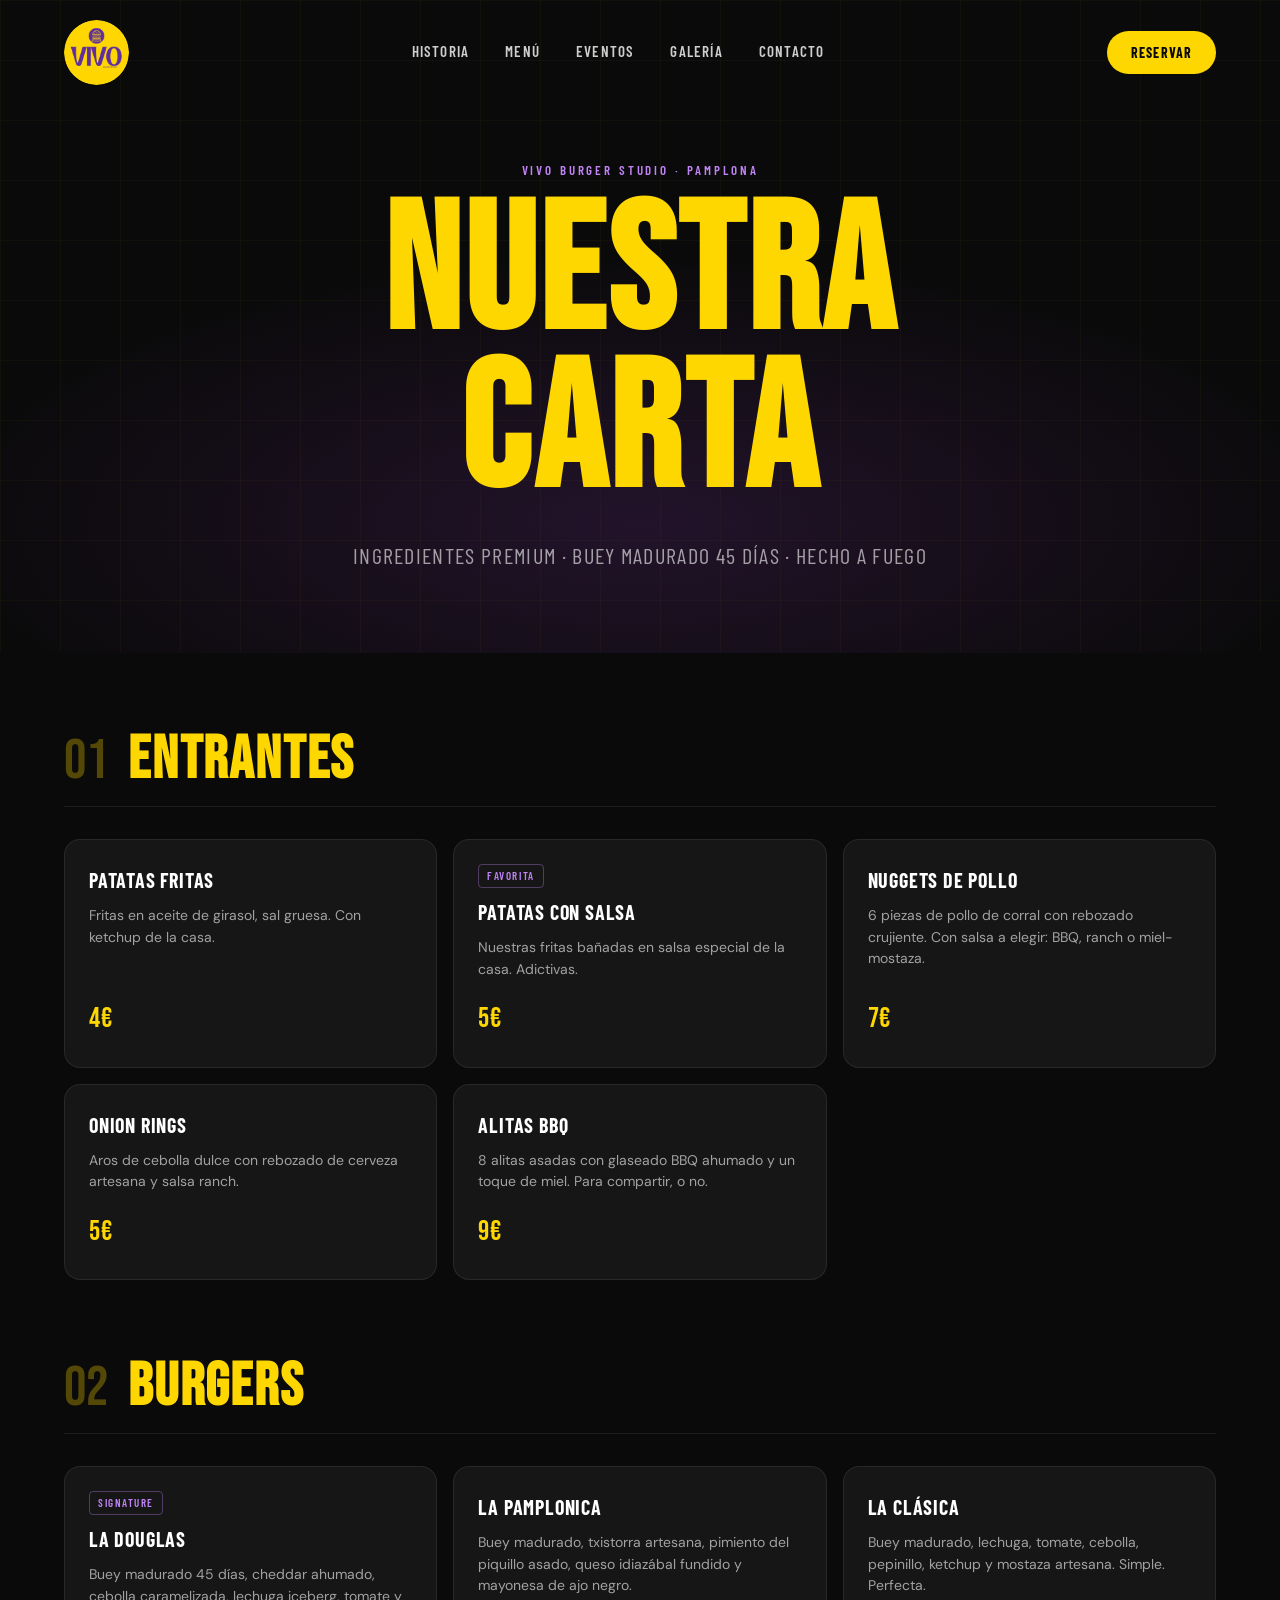
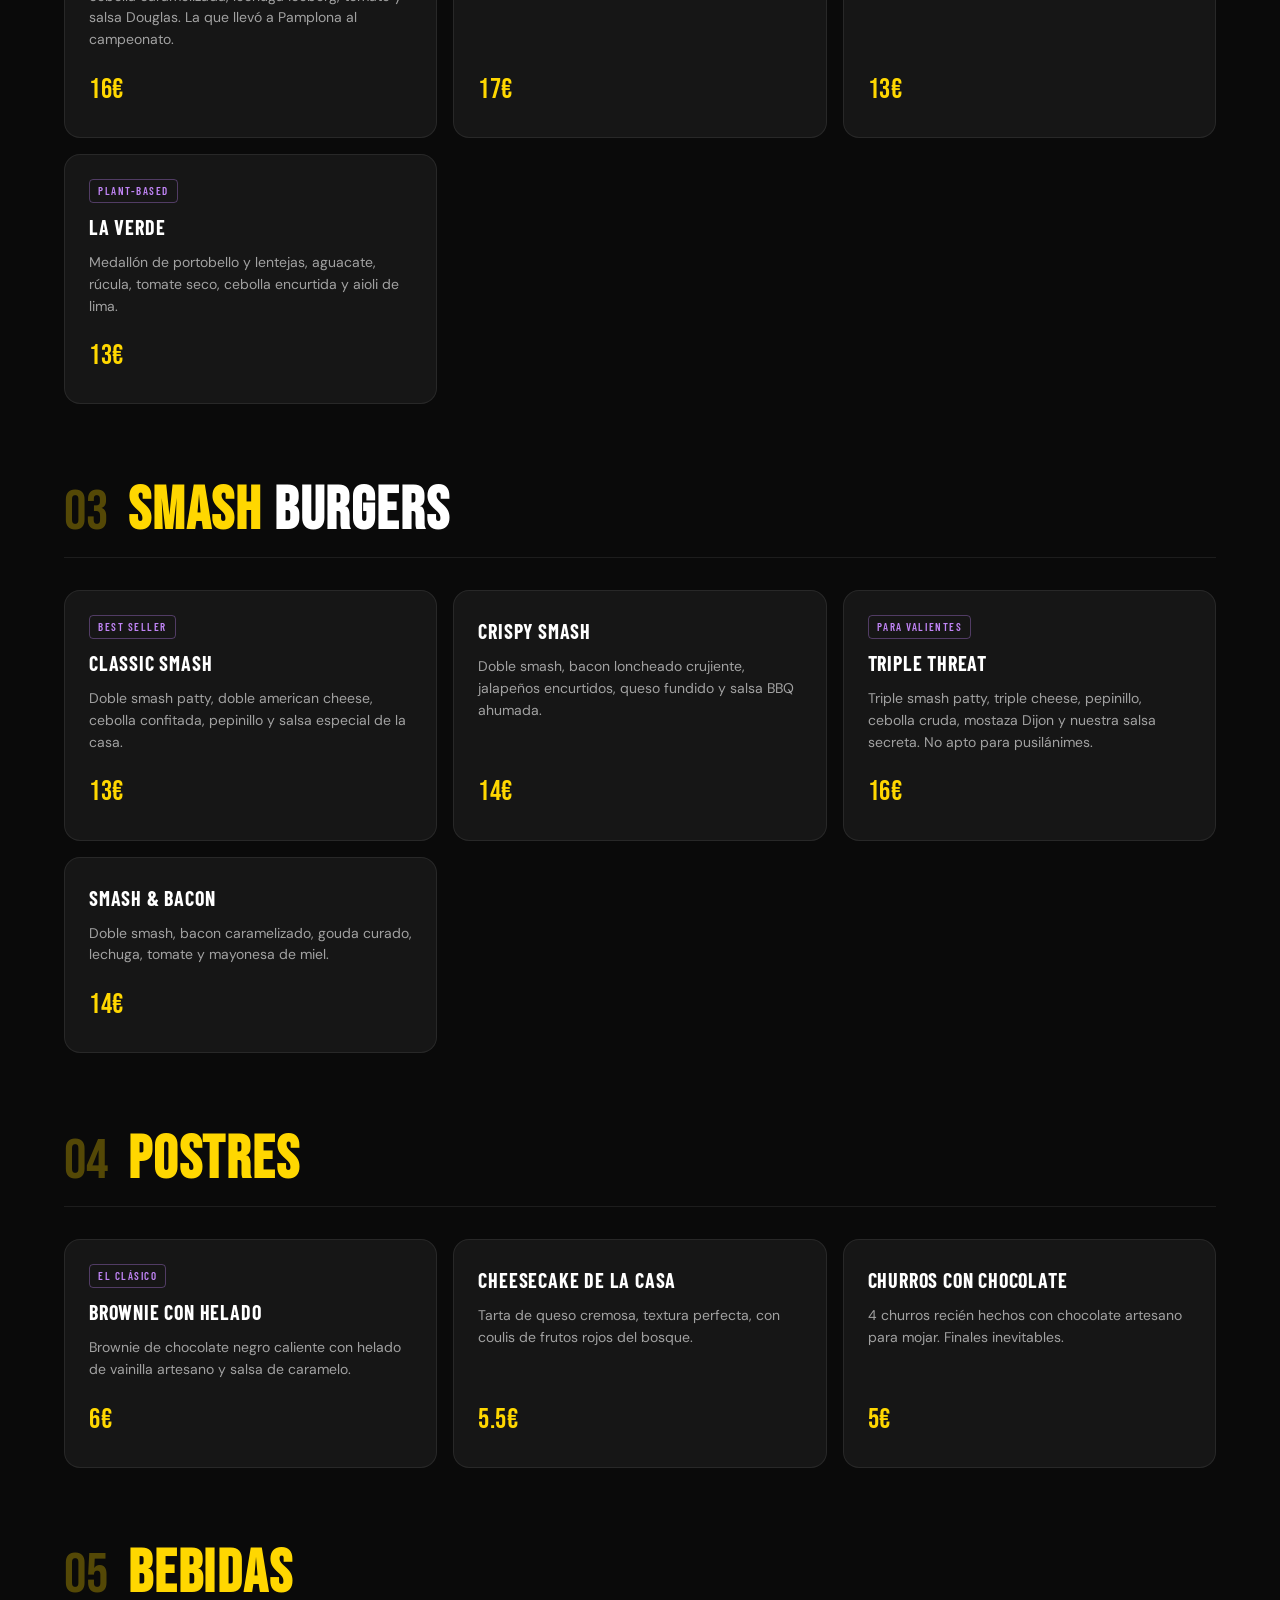
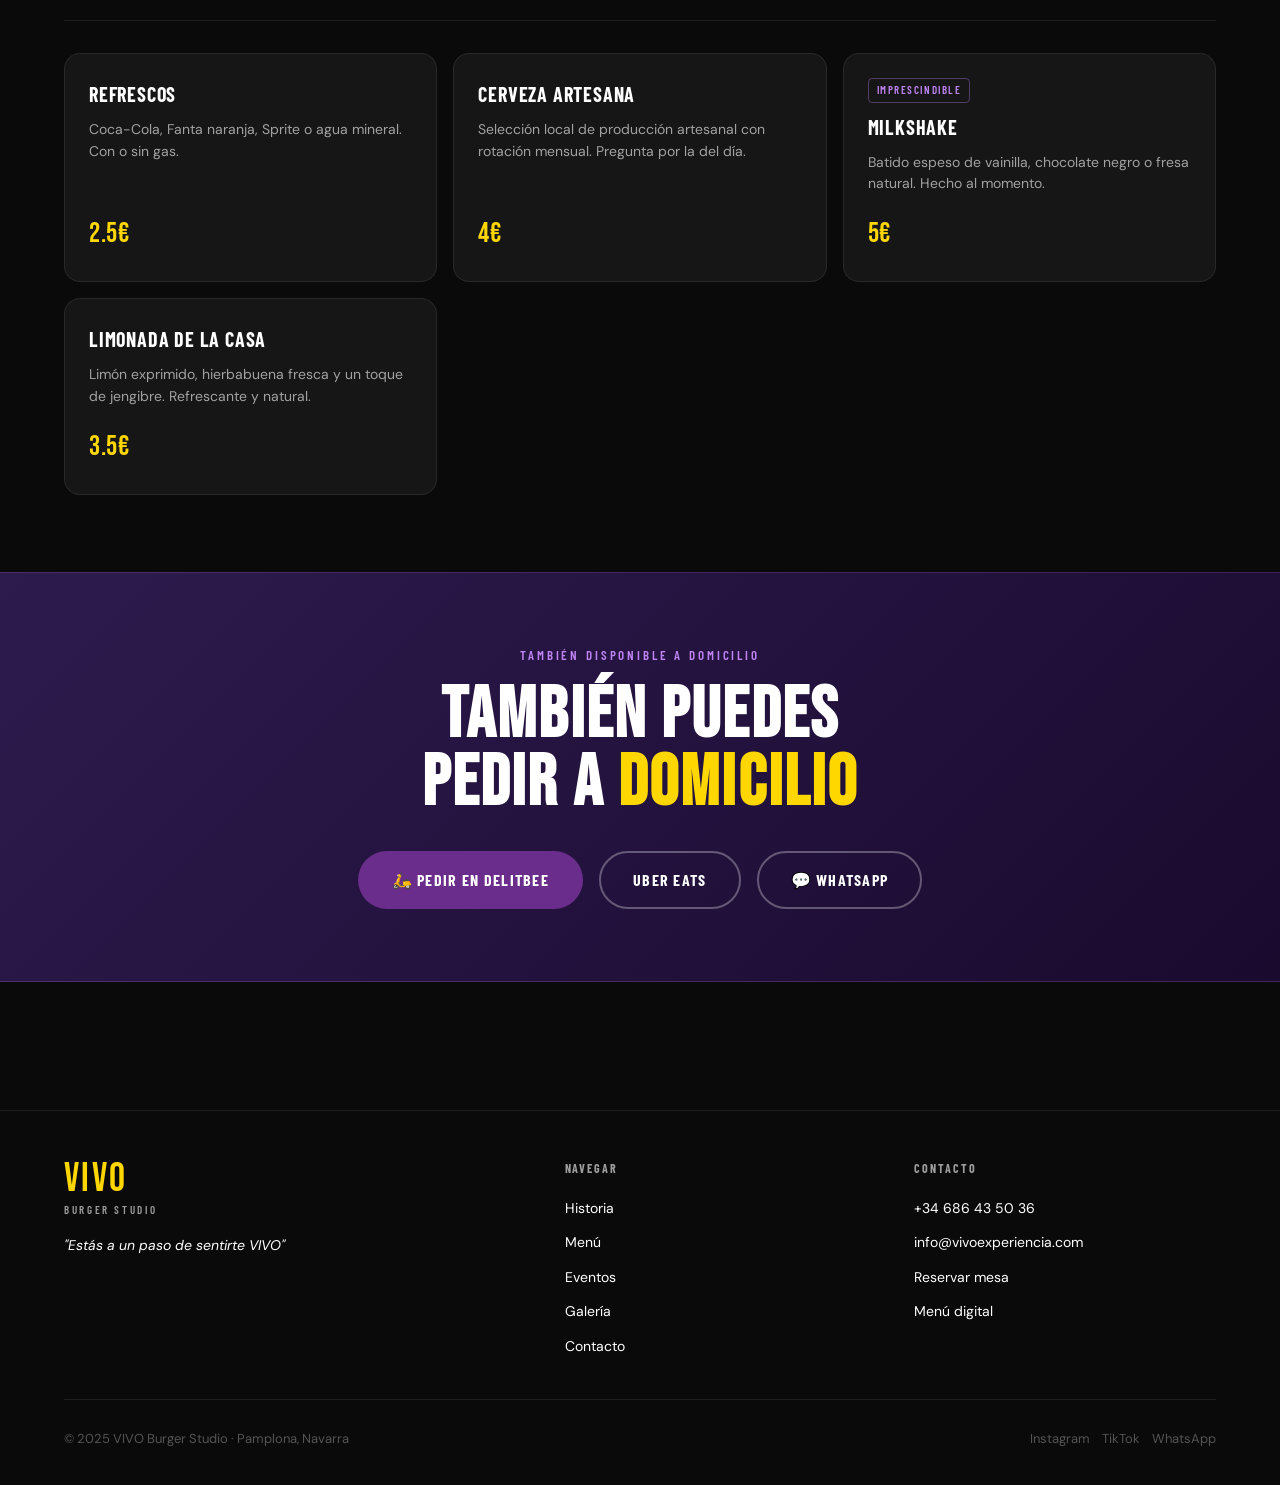
==== commit 4c8ef33d: "reordenar categorías menú: entrantes primero, bebidas último" ====
--- a/menu.html
+++ b/menu.html
@@ -72,10 +72,52 @@
     <!-- ── Carta ──────────────────────────────── -->
     <section class="carta" aria-label="Carta completa">
 
-      <!-- 01 · Burgers -->
+      <!-- 01 · Entrantes -->
       <div class="carta-category">
         <header class="category-header">
           <span class="category-number">01</span>
+          <h2 class="category-name"><span>Entrantes</span></h2>
+        </header>
+        <div class="dish-grid">
+
+          <article class="dish-card">
+            <p class="dish-name">Patatas Fritas</p>
+            <p class="dish-desc">Fritas en aceite de girasol, sal gruesa. Con ketchup de la casa.</p>
+            <p class="dish-price">4€</p>
+          </article>
+
+          <article class="dish-card">
+            <span class="dish-badge">Favorita</span>
+            <p class="dish-name">Patatas con Salsa</p>
+            <p class="dish-desc">Nuestras fritas bañadas en salsa especial de la casa. Adictivas.</p>
+            <p class="dish-price">5€</p>
+          </article>
+
+          <article class="dish-card">
+            <p class="dish-name">Nuggets de Pollo</p>
+            <p class="dish-desc">6 piezas de pollo de corral con rebozado crujiente. Con salsa a elegir: BBQ, ranch o miel-mostaza.</p>
+            <p class="dish-price">7€</p>
+          </article>
+
+          <article class="dish-card">
+            <p class="dish-name">Onion Rings</p>
+            <p class="dish-desc">Aros de cebolla dulce con rebozado de cerveza artesana y salsa ranch.</p>
+            <p class="dish-price">5€</p>
+          </article>
+
+          <article class="dish-card">
+            <p class="dish-name">Alitas BBQ</p>
+            <p class="dish-desc">8 alitas asadas con glaseado BBQ ahumado y un toque de miel. Para compartir, o no.</p>
+            <p class="dish-price">9€</p>
+          </article>
+
+        </div>
+      </div>
+
+      <!-- 02 · Burgers -->
+      <div class="carta-category">
+        <header class="category-header">
+          <span class="category-number">02</span>
           <h2 class="category-name"><span>Burgers</span></h2>
         </header>
         <div class="dish-grid">
@@ -109,10 +151,10 @@
         </div>
       </div>
 
-      <!-- 02 · Smash Burgers -->
-      <div class="carta-category">
-        <header class="category-header">
-          <span class="category-number">02</span>
+      <!-- 03 · Smash Burgers -->
+      <div class="carta-category">
+        <header class="category-header">
+          <span class="category-number">03</span>
           <h2 class="category-name"><span>Smash</span> Burgers</h2>
         </header>
         <div class="dish-grid">
@@ -146,52 +188,40 @@
         </div>
       </div>
 
-      <!-- 03 · Entrantes -->
-      <div class="carta-category">
-        <header class="category-header">
-          <span class="category-number">03</span>
-          <h2 class="category-name"><span>Entrantes</span></h2>
-        </header>
-        <div class="dish-grid">
-
-          <article class="dish-card">
-            <p class="dish-name">Patatas Fritas</p>
-            <p class="dish-desc">Fritas en aceite de girasol, sal gruesa. Con ketchup de la casa.</p>
-            <p class="dish-price">4€</p>
-          </article>
-
-          <article class="dish-card">
-            <span class="dish-badge">Favorita</span>
-            <p class="dish-name">Patatas con Salsa</p>
-            <p class="dish-desc">Nuestras fritas bañadas en salsa especial de la casa. Adictivas.</p>
+      <!-- 04 · Postres -->
+      <div class="carta-category">
+        <header class="category-header">
+          <span class="category-number">04</span>
+          <h2 class="category-name"><span>Postres</span></h2>
+        </header>
+        <div class="dish-grid">
+
+          <article class="dish-card">
+            <span class="dish-badge">El clásico</span>
+            <p class="dish-name">Brownie con Helado</p>
+            <p class="dish-desc">Brownie de chocolate negro caliente con helado de vainilla artesano y salsa de caramelo.</p>
+            <p class="dish-price">6€</p>
+          </article>
+
+          <article class="dish-card">
+            <p class="dish-name">Cheesecake de la Casa</p>
+            <p class="dish-desc">Tarta de queso cremosa, textura perfecta, con coulis de frutos rojos del bosque.</p>
+            <p class="dish-price">5.5€</p>
+          </article>
+
+          <article class="dish-card">
+            <p class="dish-name">Churros con Chocolate</p>
+            <p class="dish-desc">4 churros recién hechos con chocolate artesano para mojar. Finales inevitables.</p>
             <p class="dish-price">5€</p>
           </article>
 
-          <article class="dish-card">
-            <p class="dish-name">Nuggets de Pollo</p>
-            <p class="dish-desc">6 piezas de pollo de corral con rebozado crujiente. Con salsa a elegir: BBQ, ranch o miel-mostaza.</p>
-            <p class="dish-price">7€</p>
-          </article>
-
-          <article class="dish-card">
-            <p class="dish-name">Onion Rings</p>
-            <p class="dish-desc">Aros de cebolla dulce con rebozado de cerveza artesana y salsa ranch.</p>
-            <p class="dish-price">5€</p>
-          </article>
-
-          <article class="dish-card">
-            <p class="dish-name">Alitas BBQ</p>
-            <p class="dish-desc">8 alitas asadas con glaseado BBQ ahumado y un toque de miel. Para compartir, o no.</p>
-            <p class="dish-price">9€</p>
-          </article>
-
-        </div>
-      </div>
-
-      <!-- 04 · Bebidas -->
-      <div class="carta-category">
-        <header class="category-header">
-          <span class="category-number">04</span>
+        </div>
+      </div>
+
+      <!-- 05 · Bebidas -->
+      <div class="carta-category">
+        <header class="category-header">
+          <span class="category-number">05</span>
           <h2 class="category-name"><span>Bebidas</span></h2>
         </header>
         <div class="dish-grid">
@@ -219,36 +249,6 @@
             <p class="dish-name">Limonada de la Casa</p>
             <p class="dish-desc">Limón exprimido, hierbabuena fresca y un toque de jengibre. Refrescante y natural.</p>
             <p class="dish-price">3.5€</p>
-          </article>
-
-        </div>
-      </div>
-
-      <!-- 05 · Postres -->
-      <div class="carta-category">
-        <header class="category-header">
-          <span class="category-number">05</span>
-          <h2 class="category-name"><span>Postres</span></h2>
-        </header>
-        <div class="dish-grid">
-
-          <article class="dish-card">
-            <span class="dish-badge">El clásico</span>
-            <p class="dish-name">Brownie con Helado</p>
-            <p class="dish-desc">Brownie de chocolate negro caliente con helado de vainilla artesano y salsa de caramelo.</p>
-            <p class="dish-price">6€</p>
-          </article>
-
-          <article class="dish-card">
-            <p class="dish-name">Cheesecake de la Casa</p>
-            <p class="dish-desc">Tarta de queso cremosa, textura perfecta, con coulis de frutos rojos del bosque.</p>
-            <p class="dish-price">5.5€</p>
-          </article>
-
-          <article class="dish-card">
-            <p class="dish-name">Churros con Chocolate</p>
-            <p class="dish-desc">4 churros recién hechos con chocolate artesano para mojar. Finales inevitables.</p>
-            <p class="dish-price">5€</p>
           </article>
 
         </div>
